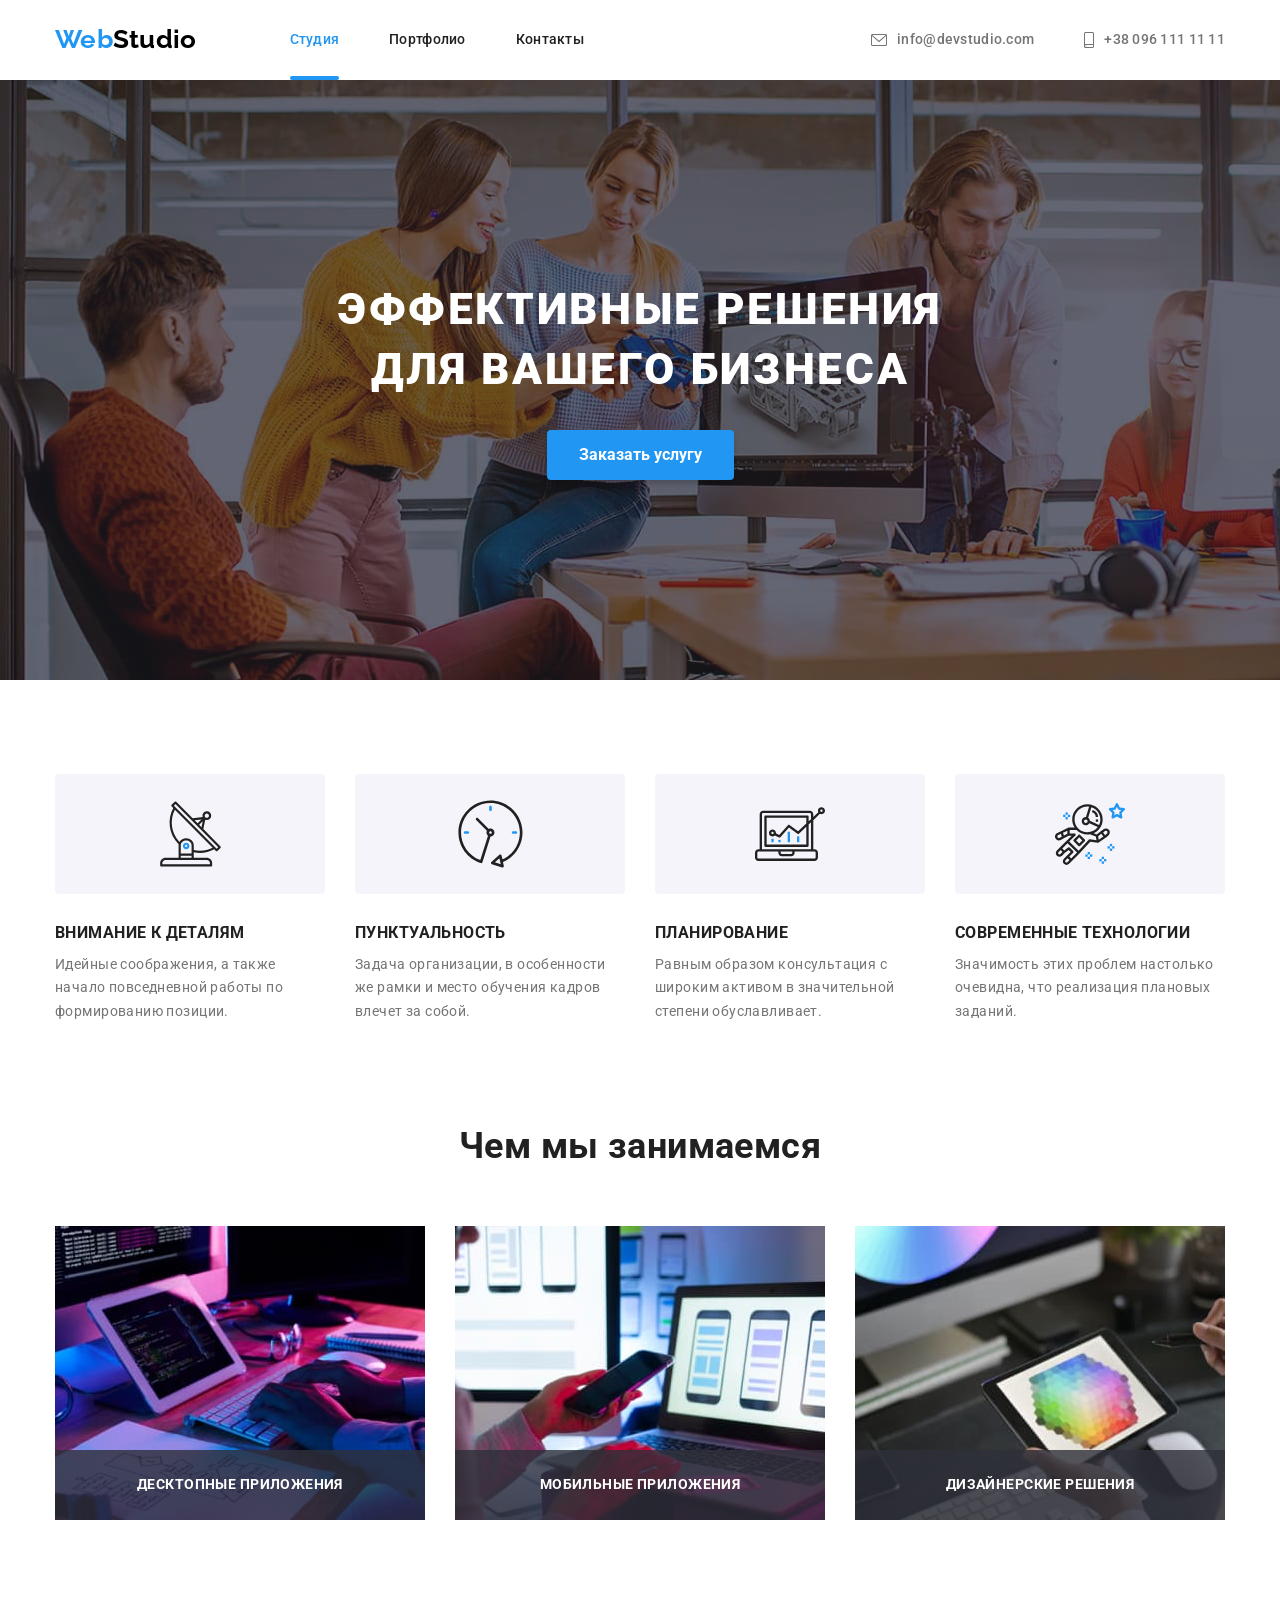
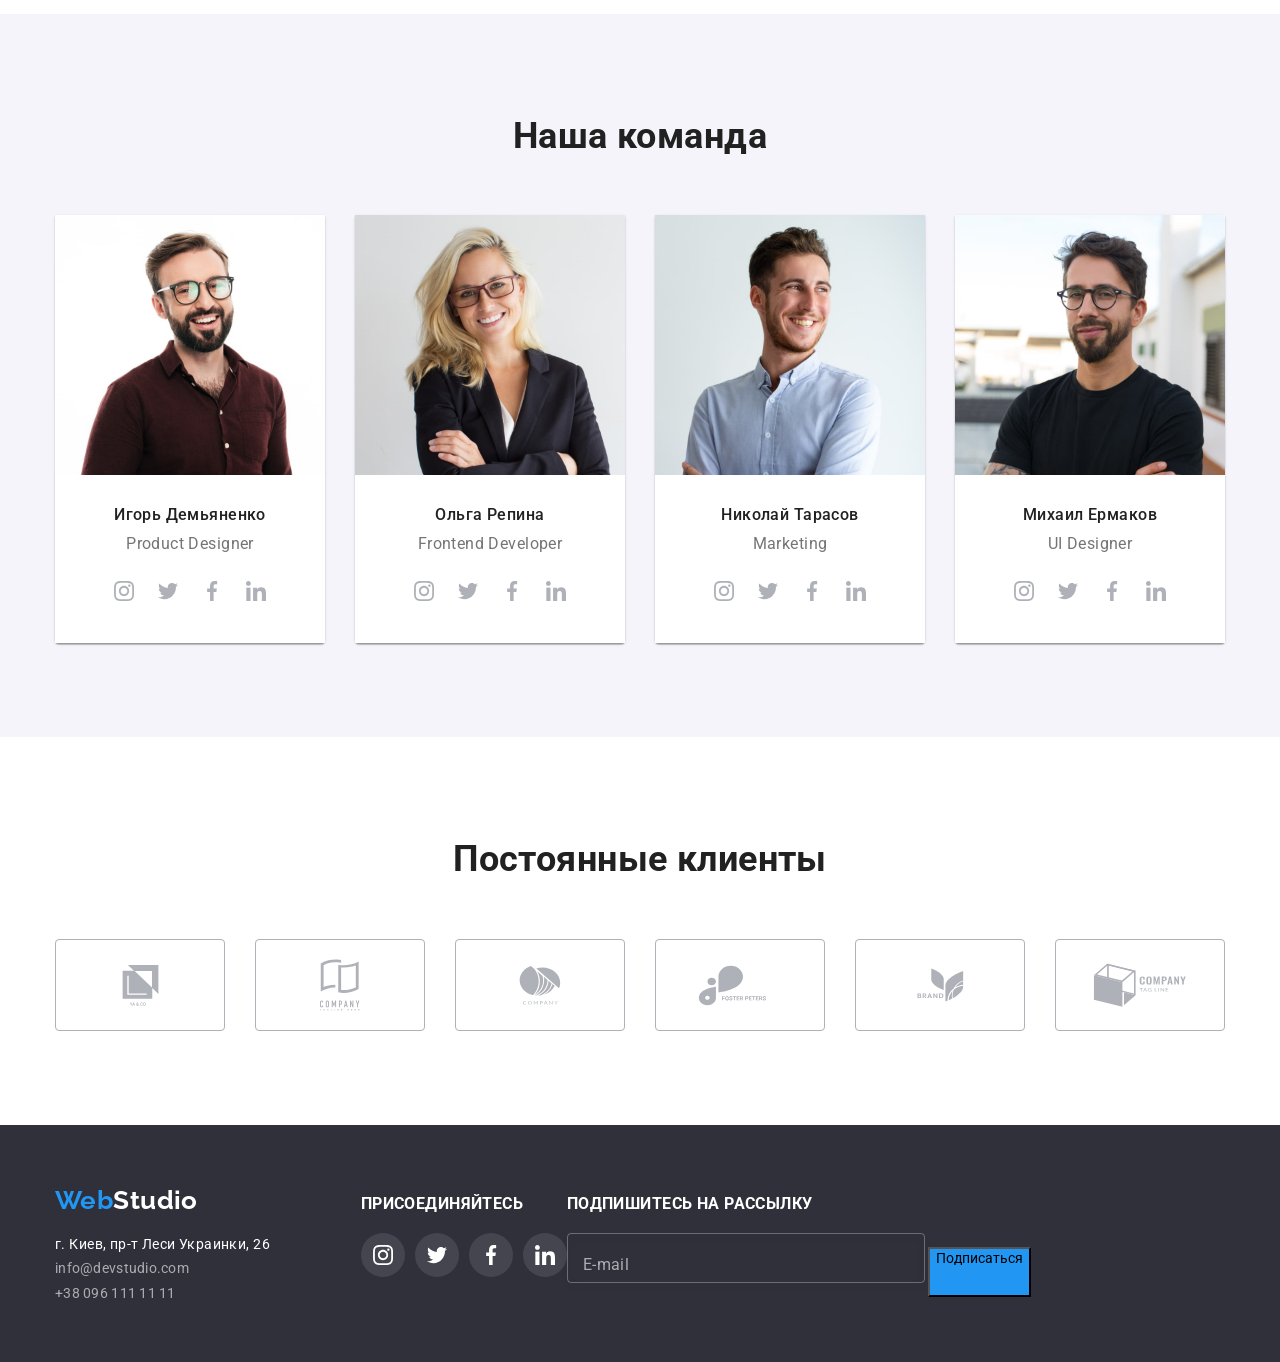
==== index.html @ 40a7b8ed "Добавляет Д/З 6" ====
<!DOCTYPE html>
<html lang="ru">
  <head>
    <meta charset="UTF-8" />
    <meta http-equiv="X-UA-Compatible" content="IE=edge" />
    <meta name="viewport" content="width=device-width, initial-scale=1.0" />
    <link rel="preconnect" href="https://fonts.googleapis.com" />
    <link rel="preconnect" href="https://fonts.gstatic.com" crossorigin />
    <link
      href="https://fonts.googleapis.com/css2?family=Raleway:wght@700&family=Roboto:wght@400;500;700;900&display=swap"
      rel="stylesheet"
    />
    <link rel="stylesheet" href="https://cdnjs.cloudflare.com/ajax/libs/modern-normalize/1.1.0/modern-normalize.min.css" integrity="sha512-wpPYUAdjBVSE4KJnH1VR1HeZfpl1ub8YT/NKx4PuQ5NmX2tKuGu6U/JRp5y+Y8XG2tV+wKQpNHVUX03MfMFn9Q==" crossorigin="anonymous" referrerpolicy="no-referrer" />
    <link rel="stylesheet" href="./css/style.css">
    <title>Go IT. Д\З №4</title>
  </head>
  <body data-modal-no-scroll>
    <!-- header -->
    <header class="header">
      <div class="container">
        <nav class="header__nav nav">
          <a href="#" class="logo  link"><span>Web</span>Studio</a>
          <ul class="nav__links list">
            <li><a href="#" class="nav__link nav__link-active link">Студия</a></li>
            <li><a href="./portfolio.html" class="nav__link link">Портфолио</a></li>
            <li><a href="#footer" class="nav__link link">Контакты</a></li>
          </ul>
        </nav>
        <ul class="header__contacts contacts list">
          <li>
            <a href="mailto:info@devstudio.com" class="contacts__item link">
              <svg width="16" height="12">
                <use href="./img/sprites2.svg#icon-envelope"></use>
              </svg>
              <span>info@devstudio.com</span>
            </a>
          </li>
          <li>
            <a href="tel:+380961111111" class="contacts__item link">              
              <svg width="10" height="16">
                <use href="./img/sprites2.svg#icon-smartphone"></use>
              </svg>
              <span>+38 096 111 11 11</span>
            </a>
          </li>
        </ul>
      </div>
    </header>
    <!-- /header -->

    <!-- main -->
    <main class="content">
      
        <!-- section first-screen -->
        <section class="first-screen">
          <div class="container">
            <div class="wrapper">
              <h1 class="first-screen__title">
                Эффективные решения для вашего бизнеса
              </h1>
              <button data-modal-open type="button" class="first-screen__btn btn btn-active">
                Заказать услугу
              </button>
            </div>
          </div>
        </section>
        <!-- /section first-screen -->

        <!-- section advantages -->
        <section class="advantages">
          <div class="container">
            <h2 class="advantages__title">Приемущества</h2>
            <ul class="advantages__items list">
              <li class="advantages__item">
                <div class="advantages__icon">
                  <svg width="65" height="70" >
                    <use href="./img/sprites2.svg#icon-antenna"></use>
                  </svg>
                </div>
                <h3 class="advantages__subtitle">Внимание к деталям</h3>
                <p class="advantages__text">
                  Идейные соображения, а также начало повседневной работы по
                  формированию позиции.
                </p>
              </li>
              <li class="advantages__item">
                <div class="advantages__icon">
                  <svg width="67" height="70">
                    <use href="./img/sprites2.svg#icon-clock"></use>
                  </svg>
                </div>
                <h3 class="advantages__subtitle">Пунктуальность</h3>
                <p class="advantages__text">
                  Задача организации, в особенности же рамки и место обучения кадров
                  влечет за собой.
                </p>
              </li>
              <li class="advantages__item">
                <div class="advantages__icon">
                  <svg width="70" height="70">
                    <use href="./img/sprites2.svg#icon-diagram"></use>
                  </svg>
                </div>
                <h3 class="advantages__subtitle">Планирование</h3>
                <p class="advantages__text">
                  Равным образом консультация с широким активом в значительной
                  степени обуславливает.
                </p>
              </li>
              <li class="advantages__item">
                <div class="advantages__icon">
                  <svg width="70" height="70">
                    <use href="./img/sprites2.svg#icon-astronaut"></use>
                  </svg>
                </div>
                <h3 class="advantages__subtitle">Современные технологии</h3>
                <p class="advantages__text">
                  Значимость этих проблем настолько очевидна, что реализация
                  плановых заданий.
                </p>
              </li>
            </ul>
          </div>
        </section>
        <!-- /section advantages -->

        <!-- section work -->
        <section class="work">
          <div class="container">
            <h2 class="work__title title__section">Чем мы занимаемся</h2>
            <ul class="work__list list">
              <li class="work__item">
                <div class="box">
                  <img
                    class="work__img"
                    src="./img/desktop.jpg"
                    alt="Рабочее место. Стол, клавиатура, монитор"
                    width="370"
                    height="294"
                  />
                  <p>Десктопные Приложения</p>
                </div>

              </li>
              <li class="work__item">
                <div class="box">
                  <img
                    class="work__img"
                    src="./img/mobile.jpg"
                    alt="Рабочее место. Компьютер с изображением мобильной разработки"
                    width="370"
                    height="294"
                  />
                  <p>Мобильные приложения</p>
                </div>
              </li>
              <li class="work__item">
                <div class="box">
                  <img
                    class="work__img"
                    src="./img/design.jpg"
                    alt="Рабочий процесс. Работа дизайнера на планшете."
                    width="370"
                    height="294"
                  />
                  <p>Дизайнерские решения</p>
                </div>
              </li>
            </ul>
          </div>
        </section>
        <!-- /section work -->

        <!-- sectiom team -->
        <section class="team">
          <div class="container">
            <h2 class="team__title title__section">Наша команда</h2>
            <ul class="team__list list">
              <li class="team__item">
                <img
                  class="team__img"
                  src="./img/img-3.jpg"
                  alt="Фото Игоря Демьяненко"
                  width="270"
                  height="260"
                />
                <div class="box">
                  <h3 class="team__subtitle">Игорь Демьяненко</h3>
                  <p class="team__text">Product Designer</p>
                  <ul class="social-list list">
                    <li class="social-list__item">
                      <a href="#" class="social-link link">
                        <svg width="20" height="20">
                          <use href="./img/sprites2.svg#icon-instagram"></use>
                        </svg>
                      </a>
                    </li>
                    <li class="social-list__item">
                      <a href="#" class="social-link link">
                        <svg width="20" height="20">
                          <use href="./img/sprites2.svg#icon-twitter"></use>
                        </svg>
                      </a>
                    </li>
                    <li class="social-list__item">
                      <a href="#" class="social-link link">
                        <svg width="20" height="20">
                          <use href="./img/sprites2.svg#icon-facebook"></use>
                        </svg>
                      </a>
                    </li>
                    <li class="social-list__item">
                      <a href="#" class="social-link link">
                        <svg width="20" height="20">
                          <use href="./img/sprites2.svg#icon-linkedin"></use>
                        </svg>
                      </a>
                    </li>
                  </ul>
                </div>
              </li>
              <li class="team__item">
                <img
                  class="team__img"
                  src="./img/img-2.jpg"
                  alt="Фото Ольги Репиной"
                  width="270"
                  height="260"
                />
                <div class="box">
                  <h3 class="team__subtitle">Ольга Репина</h3>
                  <p class="team__text">Frontend Developer</p>
                  <ul class="social-list list">
                    <li class="social-list__item">
                      <a href="#" class="social-link link">
                        <svg width="20" height="20">
                          <use href="./img/sprites2.svg#icon-instagram"></use>
                        </svg>
                      </a>
                    </li>
                    <li class="social-list__item">
                      <a href="#" class="social-link link">
                        <svg width="20" height="20">
                          <use href="./img/sprites2.svg#icon-twitter"></use>
                        </svg>
                      </a>
                    </li>
                    <li class="social-list__item">
                      <a href="#" class="social-link link">
                        <svg width="20" height="20">
                          <use href="./img/sprites2.svg#icon-facebook"></use>
                        </svg>
                      </a>
                    </li>
                    <li class="social-list__item">
                      <a href="#" class="social-link link">
                        <svg width="20" height="20">
                          <use href="./img/sprites2.svg#icon-linkedin"></use>
                        </svg>
                      </a>
                    </li>
                  </ul>
                </div>
              </li>
              <li class="team__item">
                <img
                  class="team__img"
                  src="./img/img-1.jpg"
                  alt="Фото Николая Тарасова"
                  width="270"
                  height="260"
                />
                <div class="box">
                  <h3 class="team__subtitle">Николай Тарасов</h3>
                  <p class="team__text">Marketing</p>                  
                  <ul class="social-list list">
                    <li class="social-list__item">
                      <a href="#" class="social-link link">
                        <svg width="20" height="20">
                          <use href="./img/sprites2.svg#icon-instagram"></use>
                        </svg>
                      </a>
                    </li>
                    <li class="social-list__item">
                      <a href="#" class="social-link link">
                        <svg width="20" height="20">
                          <use href="./img/sprites2.svg#icon-twitter"></use>
                        </svg>
                      </a>
                    </li>
                    <li class="social-list__item">
                      <a href="#" class="social-link link">
                        <svg width="20" height="20">
                          <use href="./img/sprites2.svg#icon-facebook"></use>
                        </svg>
                      </a>
                    </li>
                    <li class="social-list__item">
                      <a href="#" class="social-link link">
                        <svg width="20" height="20">
                          <use href="./img/sprites2.svg#icon-linkedin"></use>
                        </svg>
                      </a>
                    </li>
                  </ul>
                </div>
              </li>
              <li class="team__item">
                <img
                  class="team__img"
                  src="./img/img.jpg"
                  alt="Фото Михаила Ермакова"
                  width="270"
                  height="260"
                />
                <div class="box">
                  <h3 class="team__subtitle">Михаил Ермаков</h3>
                  <p class="team__text">UI Designer</p>
                  <ul class="social-list list">
                    <li class="social-list__item">
                      <a href="#" class="social-link link">
                        <svg width="20" height="20">
                          <use href="./img/sprites2.svg#icon-instagram"></use>
                        </svg>
                      </a>
                    </li>
                    <li class="social-list__item">
                      <a href="#" class="social-link link">
                        <svg width="20" height="20">
                          <use href="./img/sprites2.svg#icon-twitter"></use>
                        </svg>
                      </a>
                    </li>
                    <li class="social-list__item">
                      <a href="#" class="social-link link">
                        <svg width="20" height="20">
                          <use href="./img/sprites2.svg#icon-facebook"></use>
                        </svg>
                      </a>
                    </li>
                    <li class="social-list__item">
                      <a href="#" class="social-link link">
                        <svg width="20" height="20">
                          <use href="./img/sprites2.svg#icon-linkedin"></use>
                        </svg>
                      </a>
                    </li>
                  </ul>
                </div>
              </li>
            </ul>
          </div>
        </section>
        <!-- /section team -->

        <!-- section clients -->
        <section class="clients">
          <div class="container">
            <h2 class="clients__title title__section">Постоянные клиенты</h2>
            <ul class="clients-list list">
              <li class="clients-list__item">
                <a href="#" class="clients-list__link link">
                  <svg width="41" height="47">
                    <use href="./img/sprites2.svg#icon-company1"></use>
                  </svg>
                </a>
              </li>
              <li class="clients-list__item">
                <a href="#" class="clients-list__link link">
                  <svg width="40" height="52">
                    <use href="./img/sprites2.svg#icon-company2"></use>
                  </svg>
                </a>
              </li>
              <li class="clients-list__item">
                <a href="#" class="clients-list__link link">
                  <svg width="44" height="42">
                    <use href="./img/sprites2.svg#icon-company3"></use>
                  </svg>
                </a>
              </li>
              <li class="clients-list__item">
                <a href="#" class="clients-list__link link">
                  <svg width="85" height="41">
                    <use href="./img/sprites2.svg#icon-company4"></use>
                  </svg>
                </a>
              </li>
              <li class="clients-list__item">
                <a href="#" class="clients-list__link link">
                  <svg width="63" height="46">
                    <use href="./img/sprites2.svg#icon-company5"></use>
                  </svg>
                </a>
              </li>
              <li class="clients-list__item">
                <a href="#" class="clients-list__link link">
                  <svg width="94" height="44">
                    <use href="./img/sprites2.svg#icon-company6"></use>
                  </svg>
                </a>
              </li>
            </ul>
          </div>
        </section>
        <!-- /section clients -->
    </main>
    <!-- /main -->

    <!-- footer -->
    <footer class="footer" id="footer">
      <div class="container">
        <div class="footer__address">
          <a href="#" class="logo  link"><span>Web</span>Studio</a>
          <address class="address">
            <a href="#" class="address__location  link">г. Киев, пр-т Леси Украинки, 26</a>
            <ul class="contacts list">
              <li>
                <a class="contacts__item  link" href="mailto:info@devstudio.com">info@devstudio.com</a>
              </li>
              <li>
                <a class="contacts__item  link" href="tel:+380961111111">+38 096 111 11 11</a>
              </li>
            </ul>
          </address>
        </div>
        <div class="footer__social social">
          <p>Присоединяйтесь</p>
          <ul class="social-list list">
            <li class="social-list__item">
              <a href="#" class="social-link link">
                <svg width="20" height="20">
                  <use href="./img/sprites2.svg#icon-instagram"></use>
                </svg>
              </a>
            </li>
            <li class="social-list__item">
              <a href="#" class="social-link link">
                <svg width="20" height="20">
                  <use href="./img/sprites2.svg#icon-twitter"></use>
                </svg>
              </a>
            </li>
            <li class="social-list__item">
              <a href="#" class="social-link link">
                <svg width="20" height="20">
                  <use href="./img/sprites2.svg#icon-facebook"></use>
                </svg>
              </a>
            </li>
            <li class="social-list__item">
              <a href="#" class="social-link link">
                <svg width="20" height="20">
                  <use href="./img/sprites2.svg#icon-linkedin"></use>
                </svg>
              </a>
            </li>
          </ul>
        </div>

        <!-- form -->
        <div class="footer__form">
          <p>Подпишитесь на рассылку</p>
          <form action="#" class="form">
            <input type="text" name="subscribe" id="subscribe" class="form__item">
            <label for="subscribe">E-mail</label>
            <button type="button" class="form__btn">
              Подписаться
              <!-- <svg width="24" heigth="24">
                <use href="./img/sprites2.svg#icon-plane"></use>
              </svg> -->
            </button>
          </form>
        </div>
      </div>
    </footer>
    <!-- /footer -->


    <!-- modal window -->
    <div data-modal class="bakdrop is-hidden">
      <div class="modal">
        <button data-modal-close type="button" class="close"></button>
      </div>
    </div>
    <!-- /modal window -->

  <script src="./js/modal.js"></script>
  </body>
</html>
---- css/style.css ----
:root {
  --primaryColor: #212121;
  --secondaryColor: #757575;
  --activeColor: #2196f3;
  --sectionBg: #2f303a;
  --btnBg: #f5f4fa;
  --colorText: #ffffff;
}
body {
  margin: 0;

  color: var(--primaryColor);

  font-family: Roboto, sans-serif;
  font-weight: 400;
  font-size: 14px;
  letter-spacing: 0.03em;
}
h1,
h2,
h3,
h4,
h5,
h6,
p {
  padding: 0;
  margin: 0;
}
img {
  max-width: 100%;
  height: auto;
  display: block;
}
.list {
  list-style: none;
  padding: 0;
  margin: 0;
}
.container {
  width: 1200px;
  margin: 0 auto;
  padding: 0 15px;
}
.link {
  text-decoration: none;
  color: var(--primaryColor);
}
.btn {
  color: var(--colorText);
  background-color: var(--btnBg);

  font-size: 16px;

  border-radius: 4px;
  border: none;

  padding: 0;

  cursor: pointer;
}
.btn-active {
  color: var(--colorText);
  background-color: var(--activeColor);
}
.title__section {
  font-size: 36px;
  font-weight: 700;
  line-height: 1.6;
  text-align: center;
}

/* Шапка сайта */
.header,
.contacts__item {
  font-weight: 500;
  line-height: 1.14;
  letter-spacing: 0.02em;
}
.header .container {
  display: flex;
}

/* Навигация */
.logo {
  color: #000000;

  font-family: Raleway;
  font-weight: 700;
  font-size: 26px;
  line-height: 1.2;

  margin-right: 93px;
  padding: 24px 0px;
}
.logo span {
  color: var(--activeColor);
}
.nav {
  display: flex;
  align-items: center;
}
.nav__links {
  display: flex;
}
.nav__links li:not(:last-child) {
  margin-right: 50px;
}
.nav__link {
  position: relative;

  font-weight: 500;
  line-height: 1.14;
  letter-spacing: 0.02em;
  padding: 32px 0px;
  display: block;
  transition: color 0.25s cubic-bezier(0.4, 0, 0.2, 1);
}
.nav__link-active::after {
  content: "";

  position: absolute;
  bottom: 0;
  left: 0;

  width: 100%;
  height: 4px;
  background: #2196f3;
  border-radius: 2px;
}
.nav__link:hover,
.nav__link:focus,
.nav__link-active,
.address__location:hover,
.contacts .contacts__item:hover,
.contacts .contacts__item:focus,
.address__location:focus {
  color: var(--activeColor);
}

/* Контакты */
.contacts {
  display: flex;
  margin-left: auto;
}
.contacts__item {
  color: var(--secondaryColor);
  display: flex;
  align-items: center;
  padding: 32px 0;
  transition: color 0.25s cubic-bezier(0.4, 0, 0.2, 1);
}
.contacts__item svg {
  margin-right: 10px;
}
.contacts li:last-child {
  margin-left: 50px;
}
.header__contacts .contacts__item svg {
  fill: var(--secondaryColor);
  transition: fill 0.25s cubic-bezier(0.4, 0, 0.2, 1);
}
.header__contacts .contacts__item:hover svg,
.header__contacts .contacts__item:focus svg {
  fill: var(--activeColor);
}

/* --- Студия --- */




/* --- first-screen */

.first-screen {
  background-color: var(--sectionBg);
  background-image: linear-gradient(
      rgba(47, 48, 58, 0.4),
      rgba(47, 48, 58, 0.4)
    ),
    url(../img/bg.jpg);
  text-align: center;
  height: 600px;
  max-width: 1600px;
  margin: 0 auto;
}
.first-screen .container {
  display: flex;
  justify-content: center;
  align-items: center;
  height: 100%;
}
.wrapper {
  width: 696px;
}
.first-screen__title {
  color: var(--colorText);
  font-size: 44px;
  font-weight: 900;
  line-height: 1.36;
  letter-spacing: 0.06em;
  text-transform: uppercase;

  margin-bottom: 30px;
}
.first-screen__btn {
  line-height: 1.87;
  font-weight: 700;
  padding: 10px 32px;
  box-shadow: 0px 4px 4px rgba(0, 0, 0, 0.15);
  border-radius: 4px;
  transition: color 0.25s cubic-bezier(0.4, 0, 0.2, 1),
    background-color 0.25s cubic-bezier(0.4, 0, 0.2, 1);
}
.first-screen__btn:hover {
  color: var(--activeColor);
  background-color: var(--btnBg);
}




/* --- advantages */

.advantages {
  padding-top: 94px;
  padding-bottom: 47px;
}
.advantages__title {
  font-size: 0px;
}
.advantages__items {
  display: flex;
}
.advantages__item {
  width: 270px;
}
.advantages__icon {
  display: flex;
  justify-content: center;
  align-items: center;
  margin-bottom: 30px;
  height: 120px;
  background-color: var(--btnBg);
  border-radius: 4px;
}

.advantages__item:not(:last-child) {
  margin-right: 30px;
}
.advantages__subtitle {
  color: var(--primaryColor);
  font-weight: 700;
  line-height: 1.14;
  text-transform: uppercase;
  margin-bottom: 10px;
}
.advantages__text {
  color: var(--secondaryColor);
  line-height: 1.7;
}




/* --- work */

.work {
  padding-top: 47px;
  padding-bottom: 94px;
}
.work__title {
  margin-bottom: 50px;
}
.work__list {
  display: flex;
  margin: -15px;
}
.work__item {
  margin: 15px;
}
.work__item .box {
  position: relative;
  width: 100%;
  height: 100%;
}
.work__item .box p {
  position: absolute;
  bottom: 0;

  display: flex;
  justify-content: center;
  align-items: center;

  font-weight: 700;
  font-size: 14px;
  line-height: 1.14;
  text-transform: uppercase;
  color: var(--colorText);

  width: 370px;
  height: 70px;
  background: rgba(47, 48, 58, 0.8);
}




/* --- team */

.team {
  background-color: var(--btnBg);
  padding: 94px 0px;
}
.team__title {
  margin-bottom: 50px;
}
.team__list {
  display: flex;
  margin: -15px;
}
.team__item {
  text-align: center;
  margin: 15px;
  box-shadow: 0px 1px 3px rgba(0, 0, 0, 0.12), 0px 1px 1px rgba(0, 0, 0, 0.14),
    0px 2px 1px rgba(0, 0, 0, 0.2);
  border-radius: 0px 0px 4px 4px;
}
.team__item .box {
  padding: 30px 32px;
  background-color: var(--colorText);
}
.team__subtitle {
  font-size: 16px;
  line-height: 1.19;
  font-weight: 500;
  margin-bottom: 10px;
}
.team__text {
  color: var(--secondaryColor);
  font-size: 16px;
  line-height: 1.2;
  margin-bottom: 16px;
}
.social-list {
  display: flex;
  justify-content: center;
  align-items: center;
}
.social-list__item a {
  width: 44px;
  height: 44px;
  border-radius: 50%;
  display: flex;
  justify-content: center;
  align-items: center;
  transition: color 0.25s cubic-bezier(0.4, 0, 0.2, 1),
    background-color 0.25s cubic-bezier(0.4, 0, 0.2, 1);
}
.social-list__item a:hover,
.social-list__item a:focus,
.footer .social-list__item a:hover,
.footer .social-list__item a:focus {
  background-color: var(--activeColor);
}
.social-list__item svg {
  fill: #afb1b8;
  transition: fill 0.25s cubic-bezier(0.4, 0, 0.2, 1);
}
.social-list .social-list__item a:hover svg,
.social-link:focus svg {
  fill: var(--colorText);
}
.clients-list {
  display: flex;
}



/* --- clients */

.clients {
  padding: 94px 0px;
}
.clients__title {
  margin-bottom: 50px;
}
.clients-list__item {
  width: 170px;
  height: 92px;
  border: 1px solid #afb1b8;
  border-radius: 4px;
}
.clients-list__item a {
  width: 100%;
  height: 100%;
  display: flex;
  justify-content: center;
  align-items: center;

  transition: border 0.25s cubic-bezier(0.4, 0, 0.2, 1);
}
.clients-list__item:hover,
.clients-list__link:focus {
  border: 1px solid var(--activeColor);
}
.clients-list__item svg {
  fill: #afb1b8;

  transition: fill 0.25s cubic-bezier(0.4, 0, 0.2, 1);

}
.clients-list .clients-list__item:hover svg,
.clients-list__link:focus svg {
  fill: var(--activeColor);

  transition: fill 0.25s cubic-bezier(0.4, 0, 0.2, 1);
}
.clients-list__item:not(:last-child) {
  margin-right: 30px;
}




/* --- Portfollio --- */

.section-portfolio {
  border-top: 1px solid #ececec;
  padding: 94px 0px;
}
.section-portfolio .tittle {
  font-size: 0;
}
.filter-list {
  display: flex;
  justify-content: center;

  margin-bottom: 50px;
}
.filter-list__item:not(:last-child) {
  margin-right: 8px;
}
.filter-list__btn {
  display: inline-block;
  color: var(--primaryColor);
  font-family: inherit;
  font-size: 16px;
  font-weight: 500;
  line-height: 1.5;
  text-align: center;

  padding: 6px 22px;

  transition: color 0.25s cubic-bezier(0.4, 0, 0.2, 1),
    background-color 0.25s cubic-bezier(0.4, 0, 0.2, 1),
    box-shadow 0.25s cubic-bezier(0.4, 0, 0.2, 1);
}
.filter-list__btn:hover,
.filter-list__btn:focus {
  background-color: var(--activeColor);
  color: var(--colorText);
  box-shadow: 0px 3px 1px rgba(0, 0, 0, 0.1), 0px 1px 2px rgba(0, 0, 0, 0.08),
    0px 2px 2px rgba(0, 0, 0, 0.12);
}
.filter-list__btn.btn-active {
  color: var(--colorText);
}
.content-list {
  display: flex;
  flex-wrap: wrap;
  margin: -15px;
}
.item {
  margin: 15px;
  transition: box-shadow 0.25s cubic-bezier(0.4, 0, 0.2, 1);
}
.item:hover {
  box-shadow: 0px 1px 1px rgba(0, 0, 0, 0.12), 0px 4px 4px rgba(0, 0, 0, 0.06),
    1px 4px 6px rgba(0, 0, 0, 0.16);
}
.item:hover .wrapper::before,
.item__link:focus .wrapper::before,
.item:hover .wrapper > p,
.item__link:focus .wrapper > p {
  opacity: 1;
  transform: translateY(0%);
  overflow: auto;
}
.item__link {
  display: inline-block;
  position: relative;
}
.item__link:focus {
  box-shadow: 0px 1px 1px rgba(0, 0, 0, 0.12), 0px 4px 4px rgba(0, 0, 0, 0.06),
    1px 4px 6px rgba(0, 0, 0, 0.16);
}
.item__link .wrapper {
  position: relative;
  width: 100%;
  height: 100%;
  overflow: hidden;
}
.item__link .wrapper::before {
  content: "";
  position: absolute;
  top: 0;
  right: 0;
  bottom: 100%;

  width: 100%;
  height: 100%;
  background-color: rgba(33, 150, 243, 0.9);
  opacity: 0;

  transform: translateY(100%);
  /* transition-property: opasity, transform; */
  transition: 0.25s linear;
}
.wrapper > p {
  position: absolute;
  top: 0;
  right: 0;

  width: 100%;
  height: 100%;
  padding: 60px 24px;
  font-size: 18px;
  line-height: 1.6;
  color: var(--colorText);

  opacity: 0;
  transform: translateY(100%);
  transition-property: opasity, transform;
  transition: 0.25s linear;
}

.item__wrapper {
  padding: 20px 24px;
  border-left: 1px solid #eeeeee;
  border-right: 1px solid #eeeeee;
  border-bottom: 1px solid #eeeeee;
}
.item__tittle {
  font-size: 18px;
  line-height: 2;
  letter-spacing: 0.06em;
  margin-bottom: 4px;
}
.item__text {
  color: var(--secondaryColor);

  font-size: 16px;
  line-height: 1.86;
}



/* --- Footer */

.footer {
  background-color: var(--sectionBg);
  padding: 60px 0px;
}
.footer .container {
  display: flex;
  align-items: baseline;
}
.footer .logo {
  color: var(--colorText);
  display: block;
  margin-bottom: 20px;
  padding: 0;
}
.footer__address {
  margin-right: 70px;
}
.address {
  font-style: normal;
}
.address__location {
  color: var(--colorText);
  margin-bottom: 9px;
  display: block;
}
.address .contacts {
  display: inline;
}
.address .contacts li:first-child {
  margin-bottom: 9px;
}
.address .contacts li:last-child {
  margin-left: 0px;
}
.address .contacts__item {
  color: rgba(255, 255, 255, 0.6);
  font-weight: 400;
  padding: 0;
}
.footer__social p,
.footer__form p{
  font-weight: 700;
  font-size: 16px;
  line-height: 1.14;
  color: var(--colorText);
  text-transform: uppercase;
  margin-bottom: 20px;
}
.footer .social-list__item svg {
  fill: var(--colorText);
}
.footer .social-list__item a {
  background-color: rgba(255, 255, 255, 0.1);
}
.footer .social-list__item:not(:last-child) {
  margin-right: 10px;
}


/* --- form */
.form {
  position: relative;
  
}
.form__item {
  width: 358px;
  height: 50px;
  background-color: transparent;
  border: 1px solid rgba(255, 255, 255, 0.3);
  filter: drop-shadow(0px 4px 4px rgba(0, 0, 0, 0.15));
  border-radius: 4px;
}
.form label {
  position: absolute;
  top: 50%;
  left: 16px;
  transform: translateY(-50%);

  font-size: 16px;
  line-height: 1.25;
  color: rgba(255,255,255, 0.6);
}
.form__btn {
  display: inline-flex;
  height: 50px;
  background-color: var(--activeColor);
}



/* --- modal window */

.bakdrop {
  position: fixed;
  width: 100%;
  height: 100%;
  left: 0px;
  top: 0px;

  background: rgba(0, 0, 0, 0.2);
  transition: opacity 0.35s cubic-bezier(0.4, 0, 0.2, 1),
    visibility 0.35s cubic-bezier(0.4, 0, 0.2, 1);
}
.modal {
  position: absolute;
  top: 50%;
  left: 50%;

  width: 528px;
  height: 581px;
  background-color: var(--colorText);
  box-shadow: 0px 1px 3px rgba(0, 0, 0, 0.12), 0px 1px 1px rgba(0, 0, 0, 0.14),
    0px 2px 1px rgba(0, 0, 0, 0.2);
  border-radius: 4px;

  transform: translate(-50%, -50%);
  transition: opacity 0.35s cubic-bezier(0.4, 0, 0.2, 1),
    visibility 0.35s cubic-bezier(0.4, 0, 0.2, 1);
}
.is-hidden {
  opacity: 0;
  visibility: hidden;
  pointer-events: none;
  transition: opacity 0.35s cubic-bezier(0.4, 0, 0.2, 1),
    visibility 0.35s cubic-bezier(0.4, 0, 0.2, 1);
}
.close {
  position: absolute;
  top: 8px;
  right: 8px;

  background-color: var(--colorText);
  border: 1px solid rgba(0, 0, 0, 0.1);
  width: 30px;
  height: 30px;
  border-radius: 50%;

  cursor: pointer;
}
.close::after,
.close::before {
  content: "";
  position: absolute;
  top: 14px;
  left: 9px;

  height: 1px;
  width: 10px;
  background: #000;
}
.close::after {
  transform: rotate(-45deg);
}
.close::before {
  transform: rotate(45deg);
}
.no-scroll {
  overflow: hidden;
}
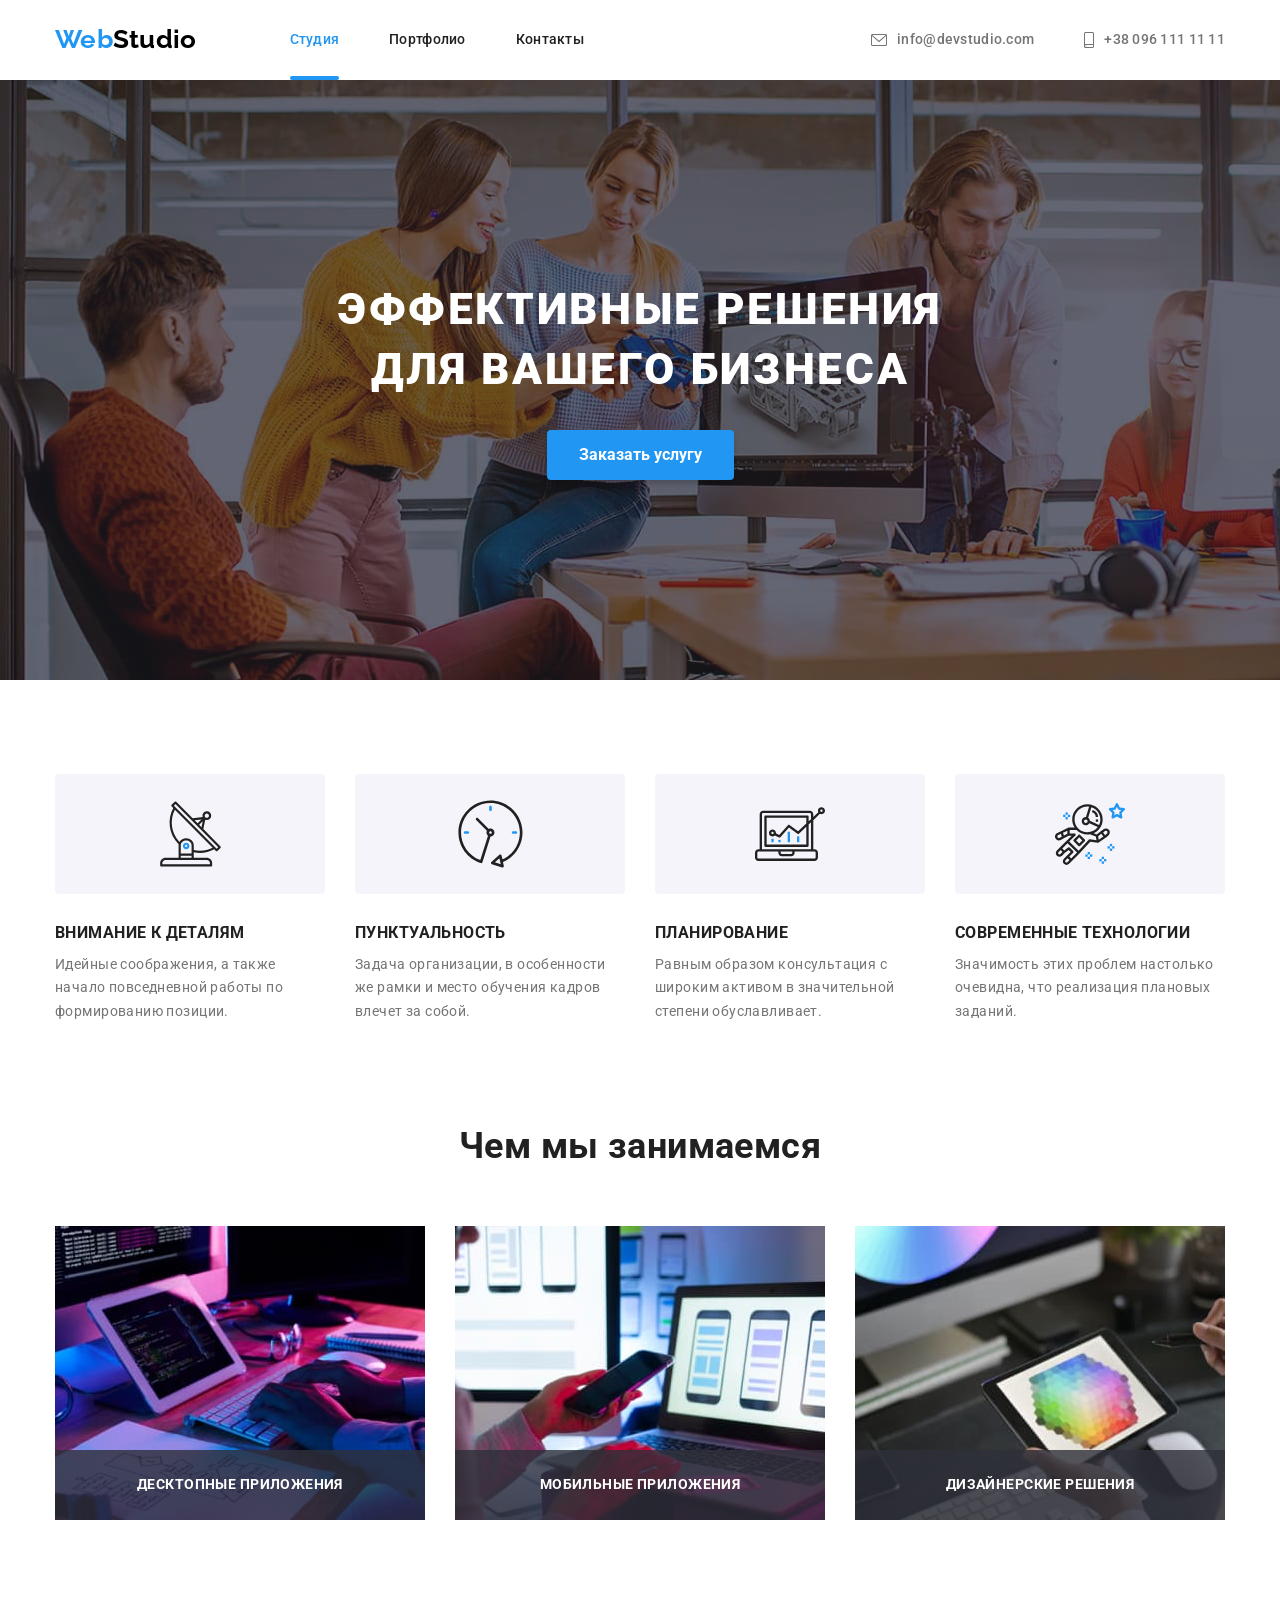
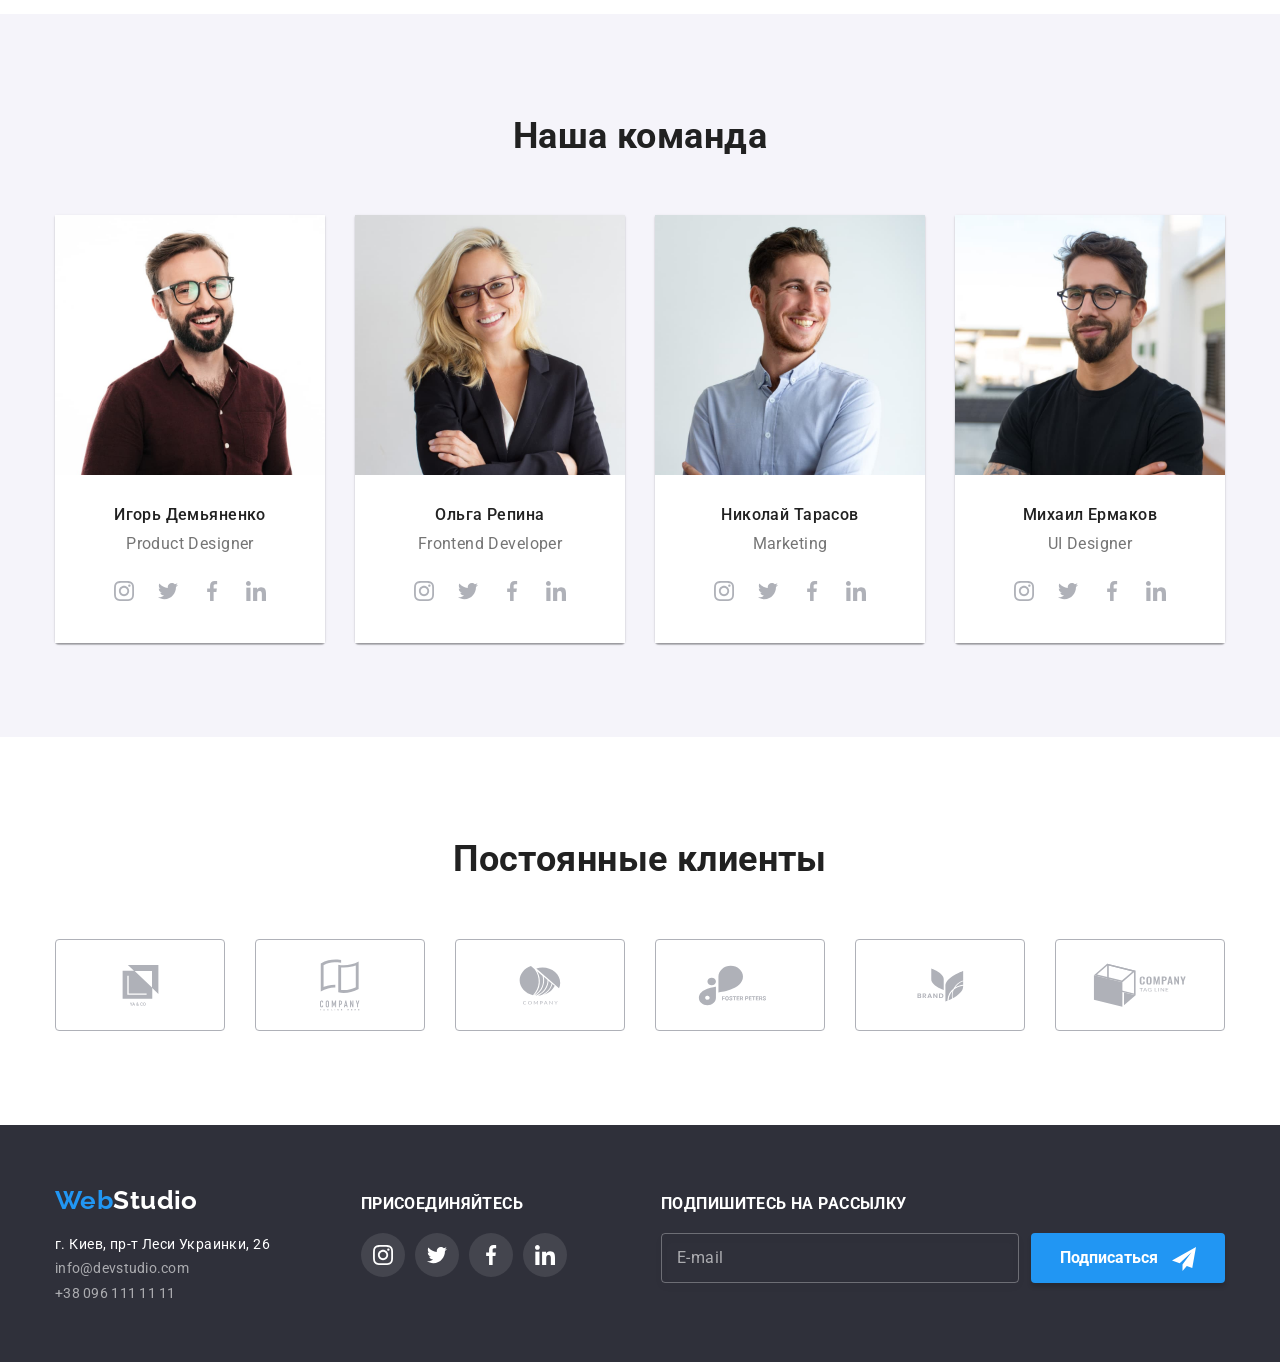
==== commit 63e96030: "Разметка и стилизация форм" ====
--- a/index.html
+++ b/index.html
@@ -461,15 +461,19 @@
         <!-- form -->
         <div class="footer__form">
           <p>Подпишитесь на рассылку</p>
-          <form action="#" class="form">
-            <input type="text" name="subscribe" id="subscribe" class="form__item">
-            <label for="subscribe">E-mail</label>
-            <button type="button" class="form__btn">
-              Подписаться
-              <!-- <svg width="24" heigth="24">
-                <use href="./img/sprites2.svg#icon-plane"></use>
-              </svg> -->
-            </button>
+          <form action="#" class="form-footer">
+            <div class="form-footer__field">
+              <input type="mail" name="subscribe" id="subscribe" class="form-footer__input">
+              <label for="subscribe">E-mail</label>
+            </div>
+            <div class="form__fild">
+              <button type="button" class="form-footer__btn btn">
+                <span>Подписаться</span>
+                <svg width="24" height="24" class="send">
+                  <use href="./img/sprites2.svg#icon-send"></use>
+                </svg>
+              </button>
+            </div>
           </form>
         </div>
       </div>
@@ -481,6 +485,26 @@
     <div data-modal class="bakdrop is-hidden">
       <div class="modal">
         <button data-modal-close type="button" class="close"></button>
+        <strong>Оставьте свои данные, мы вам перезвоним</strong>
+        <form action="#" class="form-modal">
+          <label for="text" class="form-modal__label">Имя</label>
+          <input type="text" class="form-modal__input" name="name" id="text">
+
+          <label for="tel" class="form-modal__label">Телефон</label>
+          <input type="tel" class="form-modal__input" name="phone" id="tel">
+
+          <label for="mail" class="form-modal__label">Почта</label>
+          <input type="mail" class="form-modal__input" name="Email" id="mail">
+
+          <label for="textarea" class="form-modal__label">Комментарий</label>
+          <textarea type="textarea" class="form-modal__text" id="textarea"></textarea>
+
+          <div class="form-modal__field">
+            <input type="checkbox" class="form-modal__checkbox" id="checkbox">
+            <label for="checkbox" class="form-modal__label">Соглашаюсь с рассылкой и принимаю <a href="#">Условия договора</a></label>
+          </div>
+
+          <button type="button" class="form-modal__btn">Отправить</button></form>
       </div>
     </div>
     <!-- /modal window -->
--- a/css/style.css
+++ b/css/style.css
@@ -165,9 +165,6 @@
 }
 
 /* --- Студия --- */
-
-
-
 
 /* --- first-screen */
 
@@ -216,9 +213,6 @@
   background-color: var(--btnBg);
 }
 
-
-
-
 /* --- advantages */
 
 .advantages {
@@ -259,9 +253,6 @@
   line-height: 1.7;
 }
 
-
-
-
 /* --- work */
 
 .work {
@@ -301,9 +292,6 @@
   height: 70px;
   background: rgba(47, 48, 58, 0.8);
 }
-
-
-
 
 /* --- team */
 
@@ -374,8 +362,6 @@
   display: flex;
 }
 
-
-
 /* --- clients */
 
 .clients {
@@ -407,7 +393,6 @@
   fill: #afb1b8;
 
   transition: fill 0.25s cubic-bezier(0.4, 0, 0.2, 1);
-
 }
 .clients-list .clients-list__item:hover svg,
 .clients-list__link:focus svg {
@@ -418,9 +403,6 @@
 .clients-list__item:not(:last-child) {
   margin-right: 30px;
 }
-
-
-
 
 /* --- Portfollio --- */
 
@@ -553,8 +535,6 @@
   line-height: 1.86;
 }
 
-
-
 /* --- Footer */
 
 .footer {
@@ -597,7 +577,7 @@
   padding: 0;
 }
 .footer__social p,
-.footer__form p{
+.footer__form p {
   font-weight: 700;
   font-size: 16px;
   line-height: 1.14;
@@ -615,37 +595,84 @@
   margin-right: 10px;
 }
 
-
-/* --- form */
-.form {
+/* --- form-footer */
+.footer__form {
+  margin-left: auto;
+}
+.form-footer {
+  display: flex;
+}
+.form-footer__field {
   position: relative;
-  
-}
-.form__item {
+}
+.form-footer__input {
   width: 358px;
   height: 50px;
   background-color: transparent;
   border: 1px solid rgba(255, 255, 255, 0.3);
   filter: drop-shadow(0px 4px 4px rgba(0, 0, 0, 0.15));
   border-radius: 4px;
-}
-.form label {
+  padding-left: 16px;
+  font-size: 16px;
+  font-weight: 400;
+  line-height: 1.25;
+  color: rgba(255, 255, 255, 0.6);
+}
+.form-footer__input:focus + label {
+  transform: translateY(30px);
+}
+.form-footer__input:focus-visible {
+  border-color: var(--activeColor);
+  outline: var(--activeColor);
+}
+.form-footer label {
   position: absolute;
   top: 50%;
   left: 16px;
   transform: translateY(-50%);
+  transition: transform 0.2s linear;
 
   font-size: 16px;
   line-height: 1.25;
-  color: rgba(255,255,255, 0.6);
-}
-.form__btn {
-  display: inline-flex;
+  color: rgba(255, 255, 255, 0.6);
+}
+.form-footer__btn,
+.form-modal__btn {
   height: 50px;
   background-color: var(--activeColor);
-}
-
-
+  background: #2196f3;
+  box-shadow: 0px 4px 4px rgba(0, 0, 0, 0.15);
+  border: 0;
+  border-radius: 4px;
+  margin-left: 12px;
+  padding: 0px 29px;
+  cursor: pointer;
+
+  color: var(--colorText);
+  font-size: 16px;
+  line-height: 1.9;
+  font-weight: 700;
+
+  transition: color 0.25s cubic-bezier(0.4, 0, 0.2, 1),
+    background-color 0.25s cubic-bezier(0.4, 0, 0.2, 1);
+}
+.form-footer__btn:hover,
+.form-footer__btn:focus,
+.form-modal__btn:hover,
+.form-modal__btn:focus {
+  color: var(--activeColor);
+  background-color: var(--btnBg);
+}
+.form-footer__btn .send {
+  fill: var(--colorText);
+  vertical-align: middle;
+  margin-left: 10px;
+
+  transition: fill 0.25s cubic-bezier(0.4, 0, 0.2, 1);
+}
+.form-footer__btn:hover .send {
+  fill: var(--activeColor);
+}
 
 /* --- modal window */
 
@@ -665,6 +692,8 @@
   top: 50%;
   left: 50%;
 
+  padding: 40px;
+
   width: 528px;
   height: 581px;
   background-color: var(--colorText);
@@ -696,16 +725,31 @@
 
   cursor: pointer;
 }
+.close:hover::after,
+.close:focus::after,
+.close:hover::before,
+.close:focus::before {
+  background: var(--activeColor);
+}
+.close:hover::after,
+.close:focus::after {
+  transform: rotate(-225deg);
+}
+.close:hover::before,
+.close:focus::before {
+  transform: rotate(225deg);
+}
 .close::after,
 .close::before {
   content: "";
   position: absolute;
   top: 14px;
-  left: 9px;
+  left: 8px;
 
   height: 1px;
-  width: 10px;
+  width: 13px;
   background: #000;
+  transition: transform 0.3s linear;
 }
 .close::after {
   transform: rotate(-45deg);
@@ -716,3 +760,78 @@
 .no-scroll {
   overflow: hidden;
 }
+
+/* --- form-modal */
+
+.form-modal__input,
+.form-modal__label,
+.form-modal__btn {
+  display: block;
+}
+.modal strong {
+  display: block;
+  font-size: 20px;
+  line-height: 1.15;
+  font-weight: 700;
+  color: var(--primaryColor);
+  margin-bottom: 12px;
+}
+.form-modal__label {
+  font-size: 12px;
+  line-height: 1.17;
+  color: var(--secondaryColor);
+  margin-bottom: 4px;
+}
+.form-modal__input {
+  width: 100%;
+  height: 40px;
+  border: 1px solid rgba(33, 33, 33, 0.2);
+  border-radius: 4px;
+  margin-bottom: 10px;
+}
+.form-modal__text {
+  width: 100%;
+  height: 120px;
+  border: 1px solid rgba(33, 33, 33, 0.2);
+  border-radius: 4px;
+  resize: none;
+  margin-bottom: 20px;
+}
+.form-modal__field {
+  position: relative;
+  display: flex;
+  align-items: center;
+  justify-content: center;
+  margin-bottom: 30px;
+}
+.form-modal__checkbox {
+  visibility: hidden;
+}
+.form-modal__field .form-modal__label {
+  margin-left: 8px;
+  font-size: 14px;
+  line-height: 1.7;
+}
+.form-modal__field .form-modal__label::before {
+  content: '';
+  position: absolute;
+  top: 3px;
+  left: 13px;
+  display: block;
+  width: 16px;
+  height: 15px;
+  background-image: url(../img/bd-check.svg);
+}
+.form-modal__field .form-modal__label a {
+  color: var(--activeColor);
+}
+.form-modal__checkbox:checked + .form-modal__label::before {
+  background-image: url(../img/icon-check.svg);
+}
+.form-modal__btn {
+  width: 200px;
+  margin: 0 auto;
+}
+.form-modal__btn:hover {
+  border: 1px solid var(--activeColor);
+}
